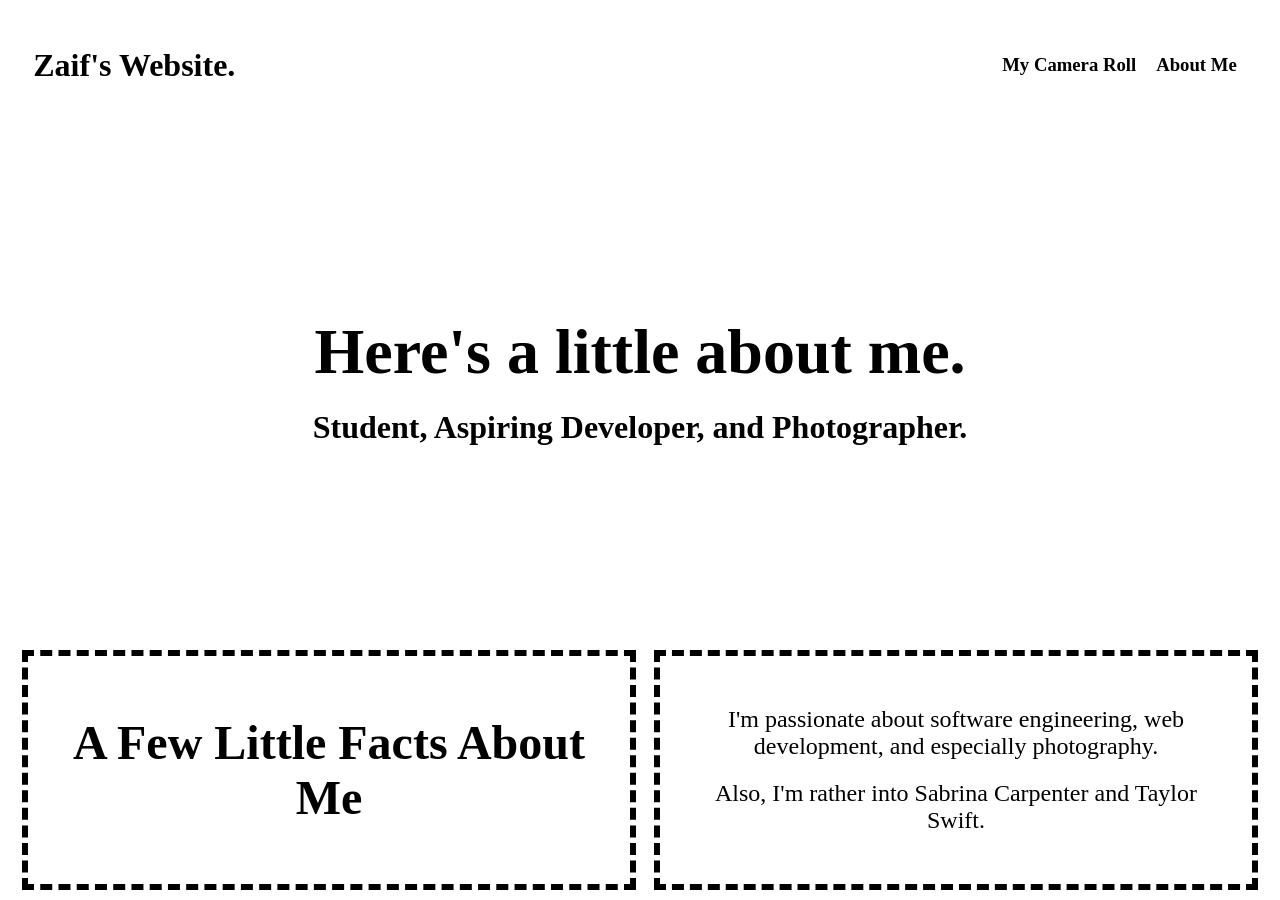
==== pages/about/me.html @ e451b5d8 "Brought new pages and removed old code" ====
<html lang="en">
<head>
    <meta charset="UTF-8">
    <meta name="viewport" content="width=device-width, initial-scale=1">
    <title>Zaif's Site</title>
    <link rel="stylesheet" href="style.css">
</head>
<body>
    <div class="header">
        <div class="leftside">
            <a href="../../index.html">
                <h1 id="logo">Zaif's Website.</h1>
            </a>
        </div>
        <div class="rightside">
            <a href="">
                <h3 id="pixelbutton">My Camera Roll</h3>
            </a>
            <a href="">
                <h3 id="aboutbutton">About Me</h3>
            </a>
        </div>
    </div>
    <div class="main">
        <div class="banner">
            <h1 id="bannerwelcome">Here's a little about me.</h1>
            <h2 id="banneradditional">Student, Aspiring Developer, and Photographer.</h2>
        </div>
        <div class="content">
            <div class="container">
                <div class="firstblock">
                    <h1 id="firstblocktitle">A Few Little Facts About Me</h1>
                </div>
                <div class="secondblock">
                    <p id="secondblocktext">I'm passionate about software engineering, web development, and especially photography.</p>
                    <p id="secondblocktext">Also, I'm rather into Sabrina Carpenter and Taylor Swift.</p>
            </div>
        </div>
    </div>
</body>
</html>
---- pages/about/style.css ----
@font-face {
    font-family: 'Onest';
    src: url('fonts/Onest.ttf');
}

.header {
    margin: 2%;
    display: flex;
    justify-content: space-between;
    text-align: center;
}

@media (max-width: 768px) {
    .header {
        flex-direction: column;
        text-align: center;
        margin-top: 32px;
    }

    .rightside {
        justify-content: center;
        width: 100%;
    }

    .leftside {
        justify-content: center;
        width: 100%;
        margin: 2px 2px;
    }

    #logo {
        margin: 0;
    }
}

a {
    text-decoration: none;
    color: black;
}

.leftside {
    align-items: center;

}

.rightside {
    display: flex;
    flex-direction: row;
    align-items: center;
}

#pixelbutton {
    margin: 10px 10px;
    font-family: Onest;
}

#notesbutton {
    margin: 10px 10px;
    font-family: Onest;
}

#aboutbutton {
    margin: 10px 10px;
    font-family: Onest;
}

#logo {
    font-family: Onest;
}

.main {
    width: 100%;
}

.banner {
    width: 90%;
    margin: 200px auto 200px auto;
    display: flex;
    flex-direction: column;
    justify-content: center;
    align-items: center;
}

#bannerwelcome {
    font-family: Onest;
    text-align: center;
    font-size: 64px;
    margin: 10px auto;
}

#banneradditional {
    font-family: Onest;
    text-align: center;
    font-size: 32px;
    margin: 10px auto;
}

.container {
  display: grid;
  grid-template-columns: 1fr 1fr;
  gap: 0px;
}

.firstblock {
    margin: 0px 10px 0px 20px;
    padding: 40px;
    display: flex;
    flex-direction: column;
    justify-content: center;
    align-items: center;
    outline: 6px dashed black;
}

#firstblocktitle {
    font-family: Onest;
    text-align: center;
    font-size: 48px;
    margin: 10px auto;
}


.secondblock {
    margin: 0px 20px 0px 20px;
    padding: 40px;
    display: flex;
    flex-direction: column;
    justify-content: center;
    align-items: center;
    outline: 6px dashed black;
}

#secondblocktext {
    font-family: Onest;
    text-align: center;
    font-size: 24px;
    margin: 10px auto;
}
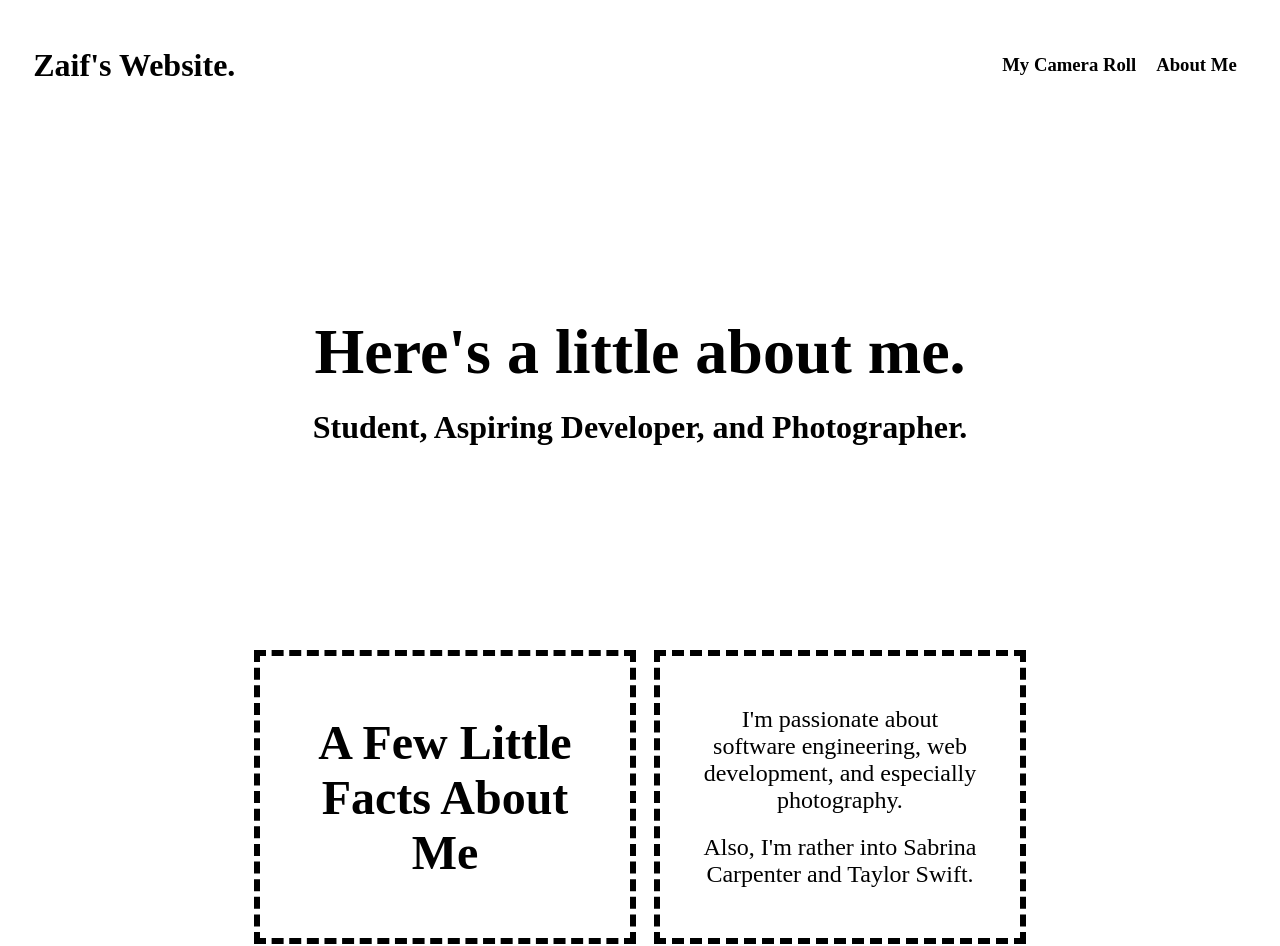
==== commit 9346dc38: "Improved camera roll page, fixed about" ====
--- a/pages/about/me.html
+++ b/pages/about/me.html
@@ -13,7 +13,7 @@
             </a>
         </div>
         <div class="rightside">
-            <a href="">
+            <a href="../camera/roll.html">
                 <h3 id="pixelbutton">My Camera Roll</h3>
             </a>
             <a href="">
--- a/pages/about/style.css
+++ b/pages/about/style.css
@@ -96,9 +96,12 @@
 }
 
 .container {
-  display: grid;
-  grid-template-columns: 1fr 1fr;
-  gap: 0px;
+    width: 90%;
+    max-width: 800px;
+    display: grid;
+    grid-template-columns: 1fr 1fr;
+    gap: 0px;
+    margin: 0px auto;
 }
 
 .firstblock {
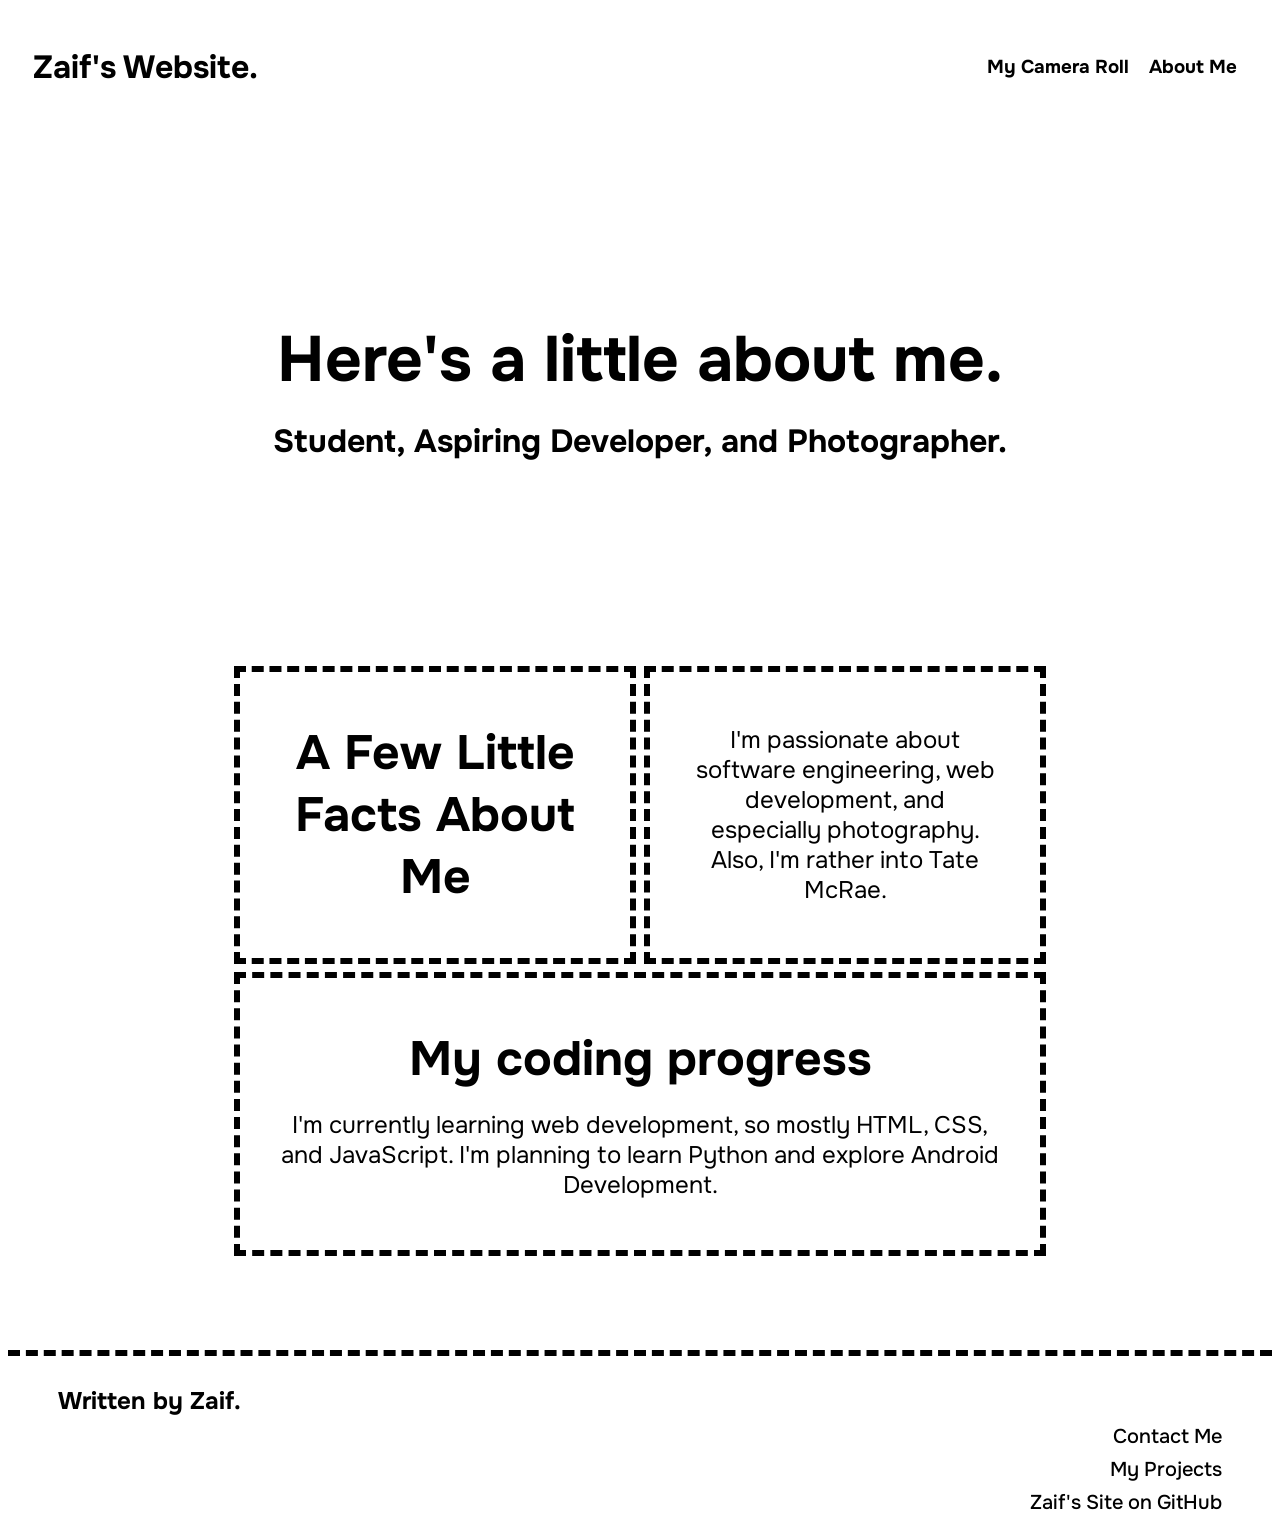
==== commit c51f6d49: "Updated About Page by adding content." ====
--- a/pages/about/me.html
+++ b/pages/about/me.html
@@ -33,8 +33,27 @@
                 </div>
                 <div class="secondblock">
                     <p id="secondblocktext">I'm passionate about software engineering, web development, and especially photography.</p>
-                    <p id="secondblocktext">Also, I'm rather into Sabrina Carpenter and Taylor Swift.</p>
+                    <p id="secondblocktext">Also, I'm rather into Tate McRae.</p>
+                </div>
+                <div class="codeprogress">
+                    <h1 id="codeprogresstitle">My coding progress</h1>
+                    <p id="codeprogresstext">I'm currently learning web development, so mostly HTML, CSS, and JavaScript. I'm planning to learn Python and explore Android Development.</p>
+                </div>
             </div>
+        </div>
+    </div>
+        <div class="footer">
+        <h3 id="footertext">Written by <span id="glowingcarpenterboy">Zaif.</span></h3>
+        <div class="morelinks">
+            <a href="pages/contact/me.html">
+                <h3 id="morelinkslink">Contact Me</h3>
+            </a>
+            <a href="https://github.com/zaiiifffff" target="_blank">
+                <h3 id="morelinkslink">My Projects</h3>
+            </a>
+            <a href="https://github.com/zaiiifffff/zaiiifffff.github.io" target="_blank">
+                <h3 id="morelinkslink">Zaif's Site on GitHub</h3>
+            </a>
         </div>
     </div>
 </body>
--- a/pages/about/style.css
+++ b/pages/about/style.css
@@ -1,6 +1,6 @@
 @font-face {
     font-family: 'Onest';
-    src: url('fonts/Onest.ttf');
+    src: url('../../fonts/Onest.ttf');
 }
 
 .header {
@@ -96,45 +96,123 @@
 }
 
 .container {
+    margin: 100px auto;
     width: 90%;
     max-width: 800px;
     display: grid;
     grid-template-columns: 1fr 1fr;
-    gap: 0px;
+    gap: 20px;
+}
+
+.firstblock {
+    padding: 40px;
+    display: flex;
+    flex-direction: column;
+    justify-content: center;
+    align-items: center;
+    outline: 6px dashed black;
+}
+
+#firstblocktitle {
+    font-family: Onest;
+    text-align: center;
+    font-size: 48px;
+    margin: 10px auto;
+}
+
+
+.secondblock {
+    padding: 40px;
+    display: flex;
+    flex-direction: column;
+    justify-content: center;
+    align-items: center;
+    outline: 6px dashed black;
+}
+
+#secondblocktext {
+    font-family: Onest;
+    text-align: center;
+    font-size: 24px;
     margin: 0px auto;
 }
 
-.firstblock {
-    margin: 0px 10px 0px 20px;
+.codeprogress {
     padding: 40px;
     display: flex;
     flex-direction: column;
     justify-content: center;
     align-items: center;
     outline: 6px dashed black;
-}
-
-#firstblocktitle {
+    grid-column: 1 / span 2;
+}
+
+#codeprogresstitle {
     font-family: Onest;
     text-align: center;
     font-size: 48px;
     margin: 10px auto;
 }
 
-
-.secondblock {
-    margin: 0px 20px 0px 20px;
-    padding: 40px;
-    display: flex;
-    flex-direction: column;
-    justify-content: center;
-    align-items: center;
-    outline: 6px dashed black;
-}
-
-#secondblocktext {
-    font-family: Onest;
-    text-align: center;
-    font-size: 24px;
-    margin: 10px auto;
+#codeprogresstext {
+    font-family: Onest;
+    text-align: center;
+    font-size: 24px;
+    margin: 10px auto;
+}
+
+@media (max-width: 768px) {
+    .container {
+        grid-template-columns: 1fr;
+    }
+
+    .codeprogress {
+        grid-column: 1 / span 1;
+    }
+
+    .secondblock {
+        margin-bottom: 40px;
+    }
+}
+
+/* Footer styling */
+
+.footer {
+    border-top: 6px dashed black;
+    width: 100%;
+}
+
+#footertext {
+    font-family: Onest;
+    text-align: left;
+    font-size: 24px;
+    margin: 30px 10px 0px 50px;
+}
+
+.morelinks {
+    margin: 0px 50px 10px 10px;
+}
+
+#morelinkslink {
+    color: black;
+    font-family: Onest;
+    font-size: 20px;
+    font-weight: 500;
+    text-align: right;
+    margin: 8px 0px 8px 0px;
+}
+
+#glowingcarpenterboy {
+    color: black;
+    font-family: Onest;
+    text-align: left;
+    font-size: 24px;
+    margin: 0px;
+    transition: text-shadow 0.5s;
+}
+
+#glowingcarpenterboy:hover {
+    color: black;
+    text-shadow: 0 0 5px rgb(164, 189, 228), 0 0 10px rgb(164, 189, 228), 0 0 15px rgb(164, 189, 228), 0 0 20px rgb(164, 189, 228), 0 0 30px rgb(164, 189, 228), 0 0 40px rgb(164, 189, 228), 0 0 55px rgb(164, 189, 228), 0 0 75px rgb(164, 189, 228);
+    cursor: default;
 }
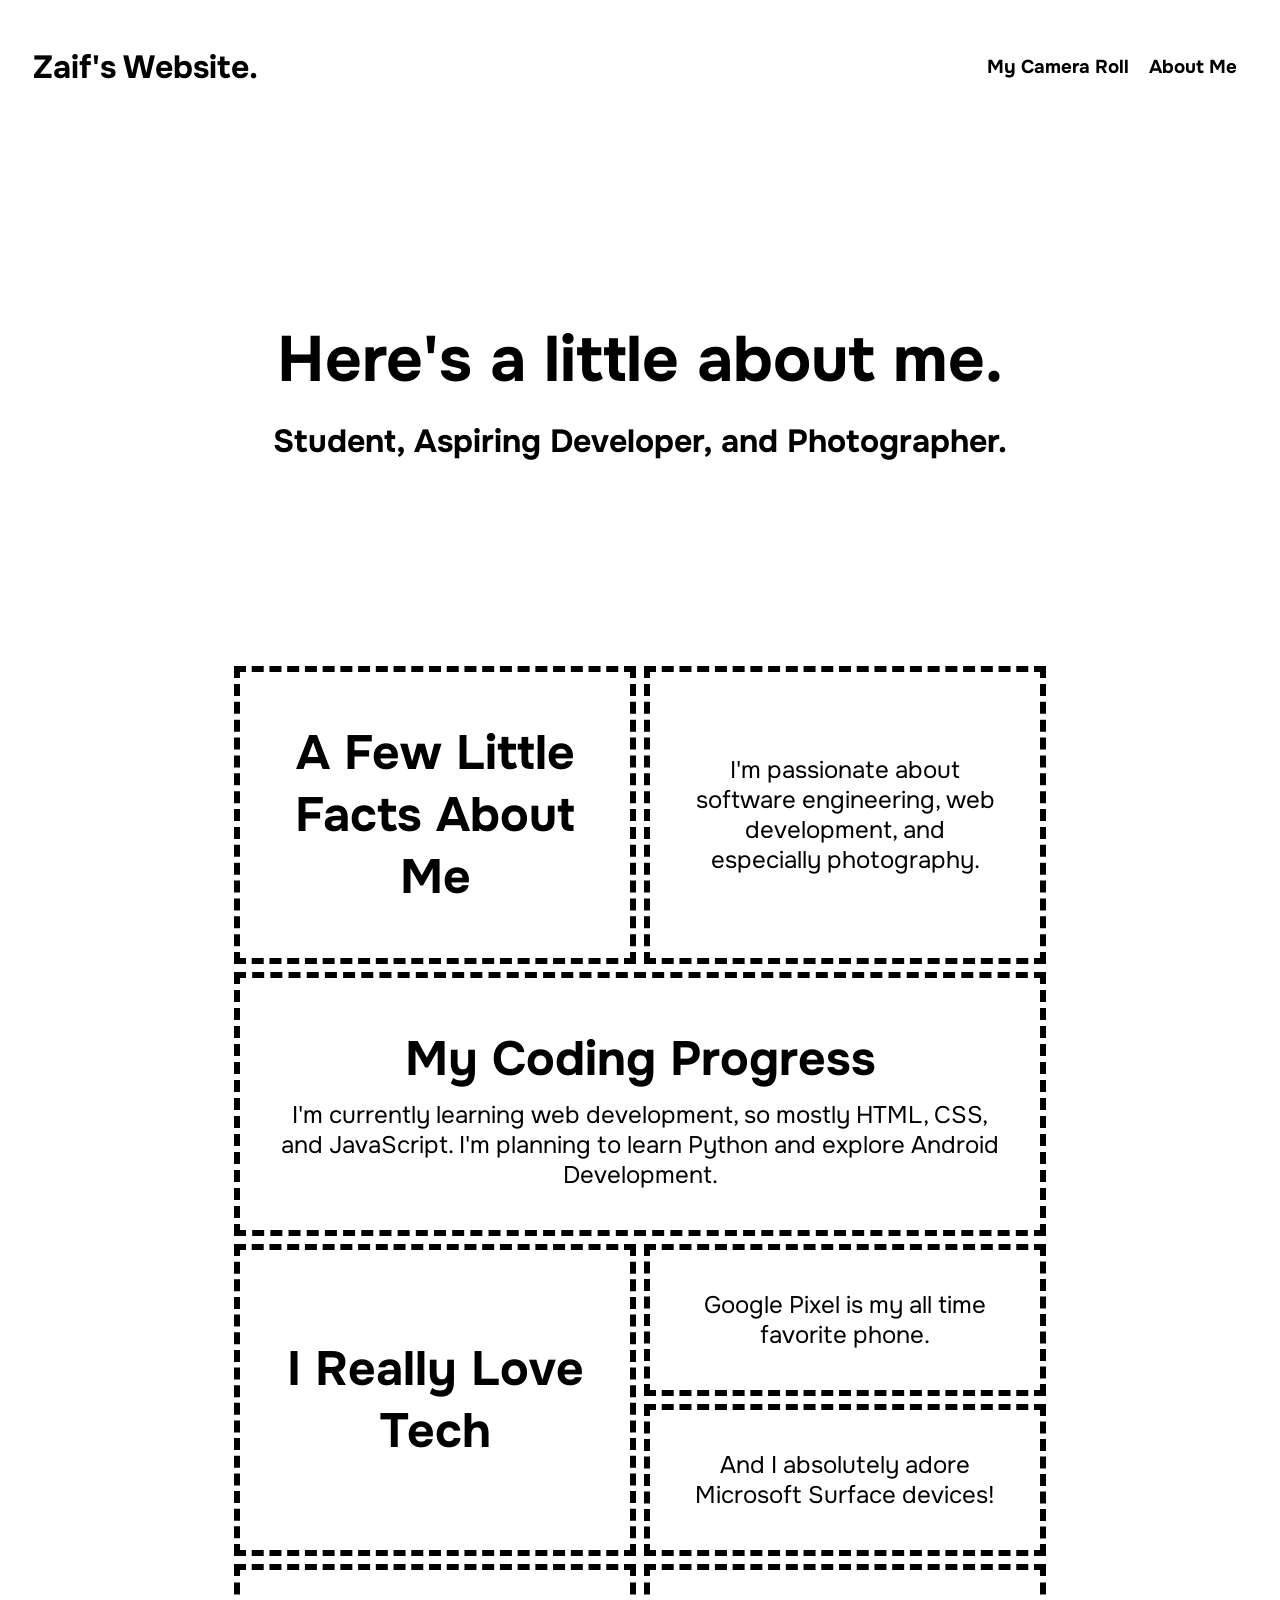
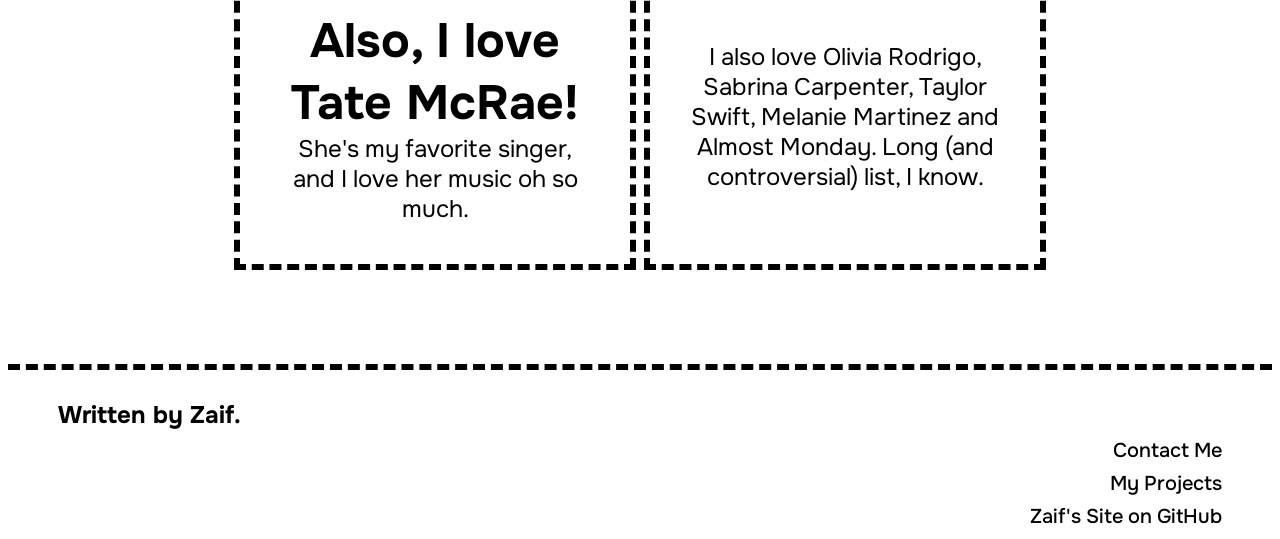
==== commit f76197b0: "About Page FIlled With More Info" ====
--- a/pages/about/me.html
+++ b/pages/about/me.html
@@ -33,11 +33,26 @@
                 </div>
                 <div class="secondblock">
                     <p id="secondblocktext">I'm passionate about software engineering, web development, and especially photography.</p>
-                    <p id="secondblocktext">Also, I'm rather into Tate McRae.</p>
                 </div>
-                <div class="codeprogress">
-                    <h1 id="codeprogresstitle">My coding progress</h1>
-                    <p id="codeprogresstext">I'm currently learning web development, so mostly HTML, CSS, and JavaScript. I'm planning to learn Python and explore Android Development.</p>
+                <div class="thirdblock">
+                    <h1 id="thirdblocktitle">My Coding Progress</h1>
+                    <p id="thirdblocktext">I'm currently learning web development, so mostly HTML, CSS, and JavaScript. I'm planning to learn Python and explore Android Development.</p>
+                </div>
+                <div class="fourthblock">
+                    <h1 id="fourthblocktitle">I Really Love Tech</h1>
+                </div>
+                <div class="fifthblock">
+                    <p id="fifthblocktext">Google Pixel is my all time favorite phone.</p>
+                </div>
+                <div class="sixthblock">
+                    <p id="sixthblocktext">And I absolutely adore Microsoft Surface devices!</p>
+                </div>
+                <div class="seventhblock">
+                    <h1 id="seventhblocktitle">Also, I love Tate McRae!</h1>
+                    <p id="seventhblocktext">She's my favorite singer, and I love her music oh so much.</p>
+                </div>
+                <div class="eighthblock">
+                    <p id="eighthblocktext">I also love Olivia Rodrigo, Sabrina Carpenter, Taylor Swift, Melanie Martinez and Almost Monday. Long (and controversial) list, I know.</p>
                 </div>
             </div>
         </div>
--- a/pages/about/style.css
+++ b/pages/about/style.css
@@ -111,6 +111,8 @@
     justify-content: center;
     align-items: center;
     outline: 6px dashed black;
+    grid-column: 1;
+    grid-row: 1;
 }
 
 #firstblocktitle {
@@ -128,6 +130,8 @@
     justify-content: center;
     align-items: center;
     outline: 6px dashed black;
+    grid-column: 2;
+    grid-row: 1;
 }
 
 #secondblocktext {
@@ -137,7 +141,7 @@
     margin: 0px auto;
 }
 
-.codeprogress {
+.thirdblock {
     padding: 40px;
     display: flex;
     flex-direction: column;
@@ -145,20 +149,111 @@
     align-items: center;
     outline: 6px dashed black;
     grid-column: 1 / span 2;
-}
-
-#codeprogresstitle {
+    grid-row: 2;
+}
+
+#thirdblocktitle {
     font-family: Onest;
     text-align: center;
     font-size: 48px;
     margin: 10px auto;
 }
 
-#codeprogresstext {
-    font-family: Onest;
-    text-align: center;
-    font-size: 24px;
-    margin: 10px auto;
+#thirdblocktext {
+    font-family: Onest;
+    text-align: center;
+    font-size: 24px;
+    margin: 0px auto;
+}
+
+.fourthblock {
+    padding: 40px;
+    display: flex;
+    flex-direction: column;
+    justify-content: center;
+    align-items: center;
+    outline: 6px dashed black;
+    grid-row: 1/ span 2;
+    grid-row: 3 / 5;
+}
+
+#fourthblocktitle {
+    font-family: Onest;
+    text-align: center;
+    font-size: 48px;
+    margin: 0px auto;
+}
+
+.fifthblock {
+    padding: 40px;
+    display: flex;
+    flex-direction: column;
+    justify-content: center;
+    align-items: center;
+    outline: 6px dashed black;
+}
+
+#fifthblocktext {
+    font-family: Onest;
+    text-align: center;
+    font-size: 24px;
+    margin: 0px auto;
+}
+
+.sixthblock {
+    padding: 40px;
+    display: flex;
+    flex-direction: column;
+    justify-content: center;
+    align-items: center;
+    outline: 6px dashed black;
+}
+
+#sixthblocktext {
+    font-family: Onest;
+    text-align: center;
+    font-size: 24px;
+    margin: 0px auto;
+}
+
+.seventhblock {
+    padding: 40px;
+    display: flex;
+    flex-direction: column;
+    justify-content: center;
+    align-items: center;
+    outline: 6px dashed black;
+}
+
+#seventhblocktitle {
+    font-family: Onest;
+    text-align: center;
+    font-size: 48px;
+    margin: 0px auto;
+}
+
+
+#seventhblocktext {
+    font-family: Onest;
+    text-align: center;
+    font-size: 24px;
+    margin: 0px auto;
+}
+
+.eighthblock {
+    padding: 40px;
+    display: flex;
+    flex-direction: column;
+    justify-content: center;
+    align-items: center;
+    outline: 6px dashed black;
+}
+
+#eighthblocktext {
+    font-family: Onest;
+    text-align: center;
+    font-size: 24px;
+    margin: 0px auto;
 }
 
 @media (max-width: 768px) {
@@ -166,11 +261,18 @@
         grid-template-columns: 1fr;
     }
 
-    .codeprogress {
-        grid-column: 1 / span 1;
-    }
-
-    .secondblock {
+    .firstblock,
+    .secondblock,
+    .thirdblock,
+    .fourthblock,
+    .sixthblock {
+        grid-column: 1;
+        grid-row: auto;
+    }
+
+    .secondblock,
+    .thirdblock,
+    .sixthblock {
         margin-bottom: 40px;
     }
 }
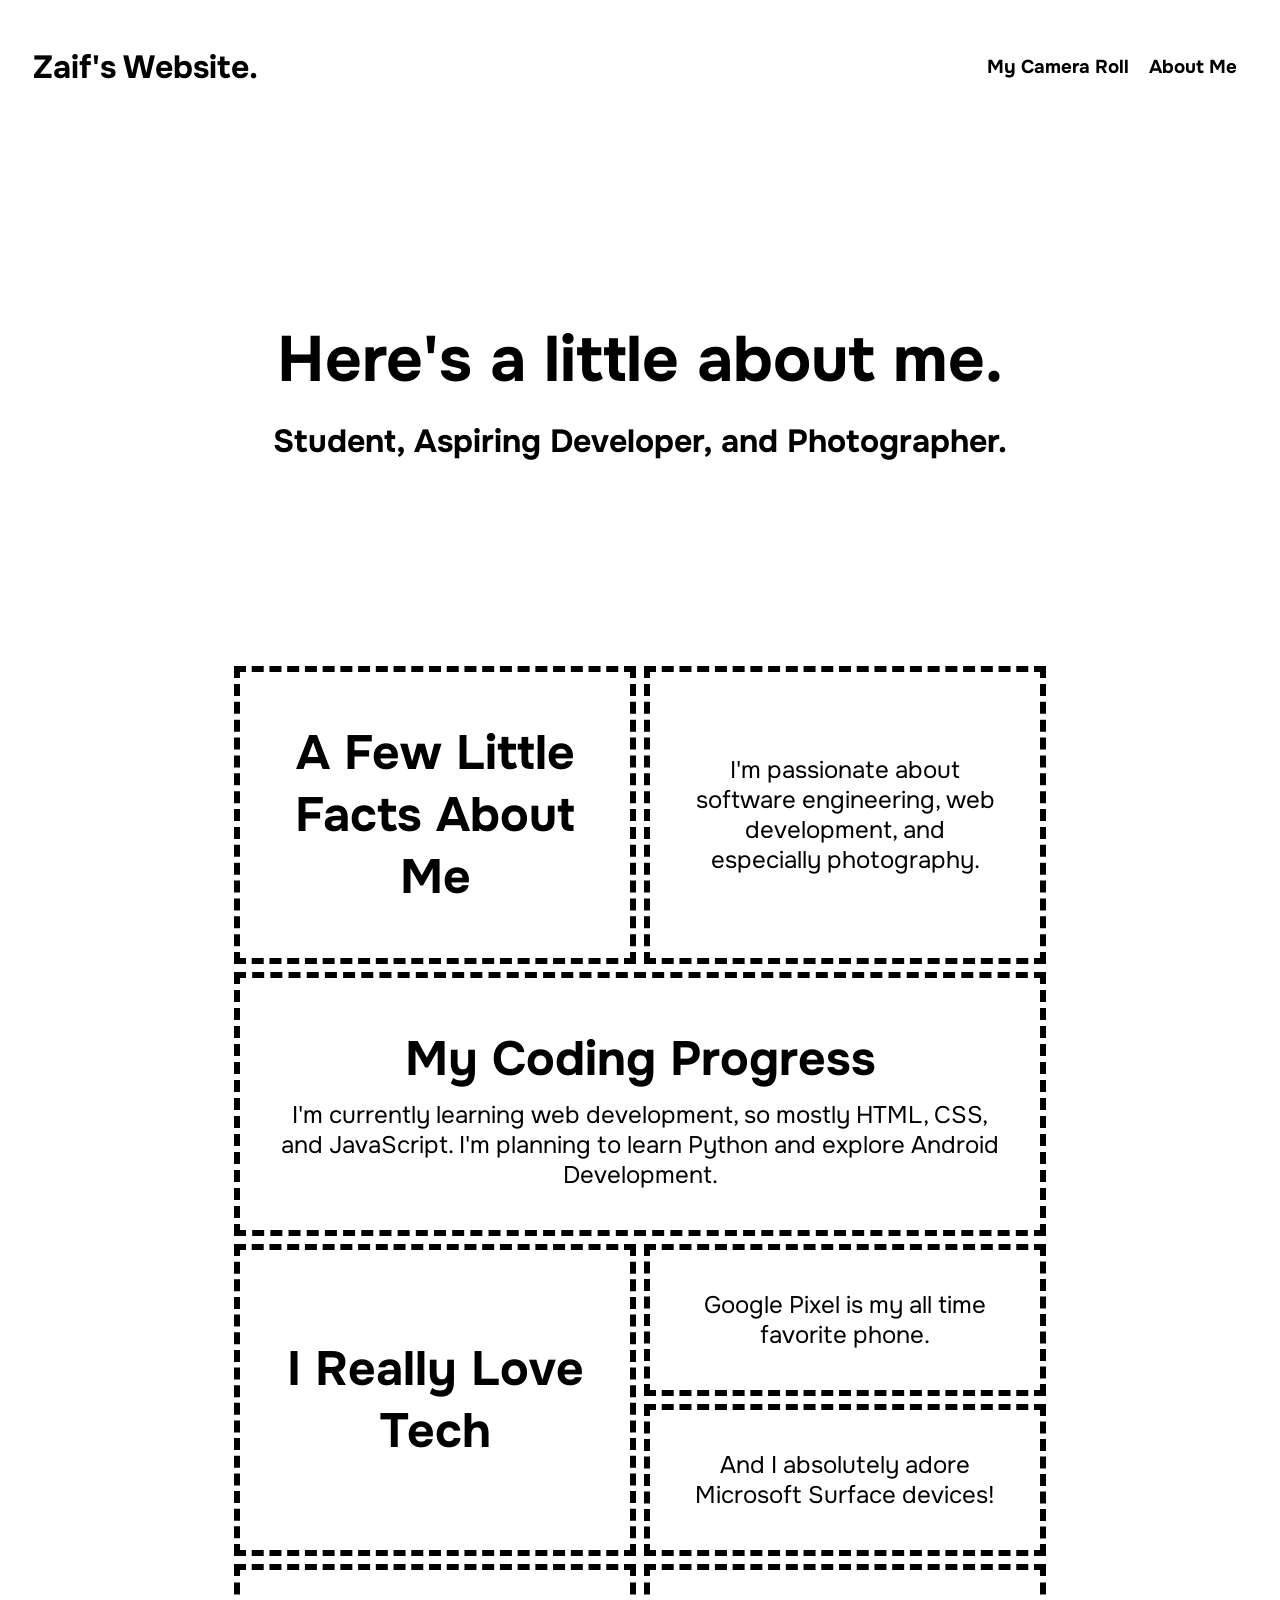
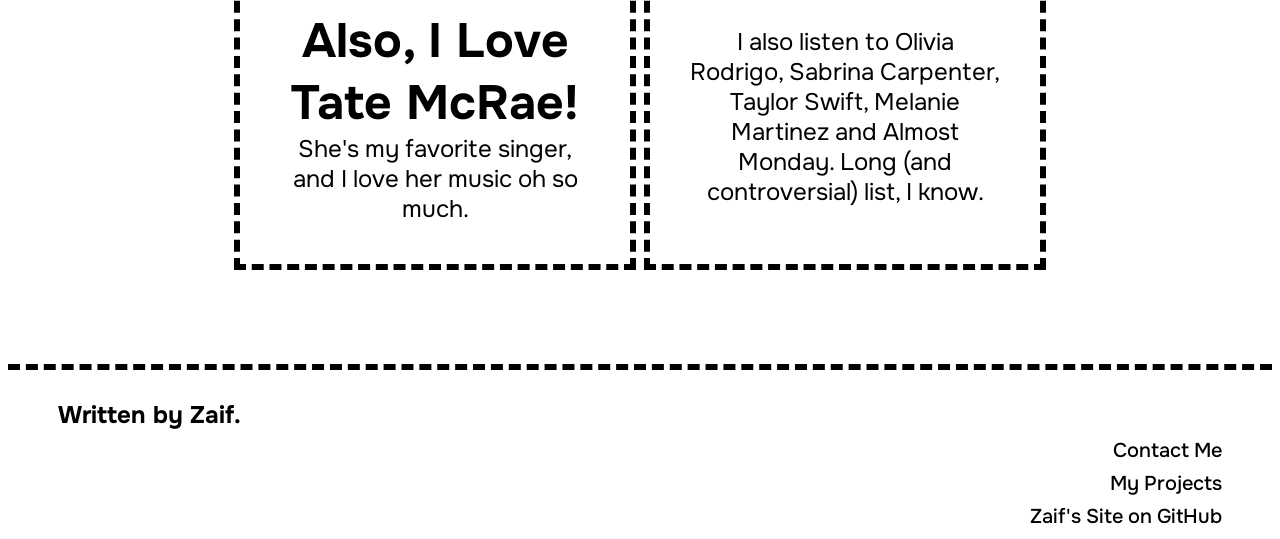
==== commit 6bf7129e: "Literally just fixed the grammer on the about page" ====
--- a/pages/about/me.html
+++ b/pages/about/me.html
@@ -48,11 +48,11 @@
                     <p id="sixthblocktext">And I absolutely adore Microsoft Surface devices!</p>
                 </div>
                 <div class="seventhblock">
-                    <h1 id="seventhblocktitle">Also, I love Tate McRae!</h1>
+                    <h1 id="seventhblocktitle">Also, I Love Tate McRae!</h1>
                     <p id="seventhblocktext">She's my favorite singer, and I love her music oh so much.</p>
                 </div>
                 <div class="eighthblock">
-                    <p id="eighthblocktext">I also love Olivia Rodrigo, Sabrina Carpenter, Taylor Swift, Melanie Martinez and Almost Monday. Long (and controversial) list, I know.</p>
+                    <p id="eighthblocktext">I also listen to Olivia Rodrigo, Sabrina Carpenter, Taylor Swift, Melanie Martinez and Almost Monday. Long (and controversial) list, I know.</p>
                 </div>
             </div>
         </div>
